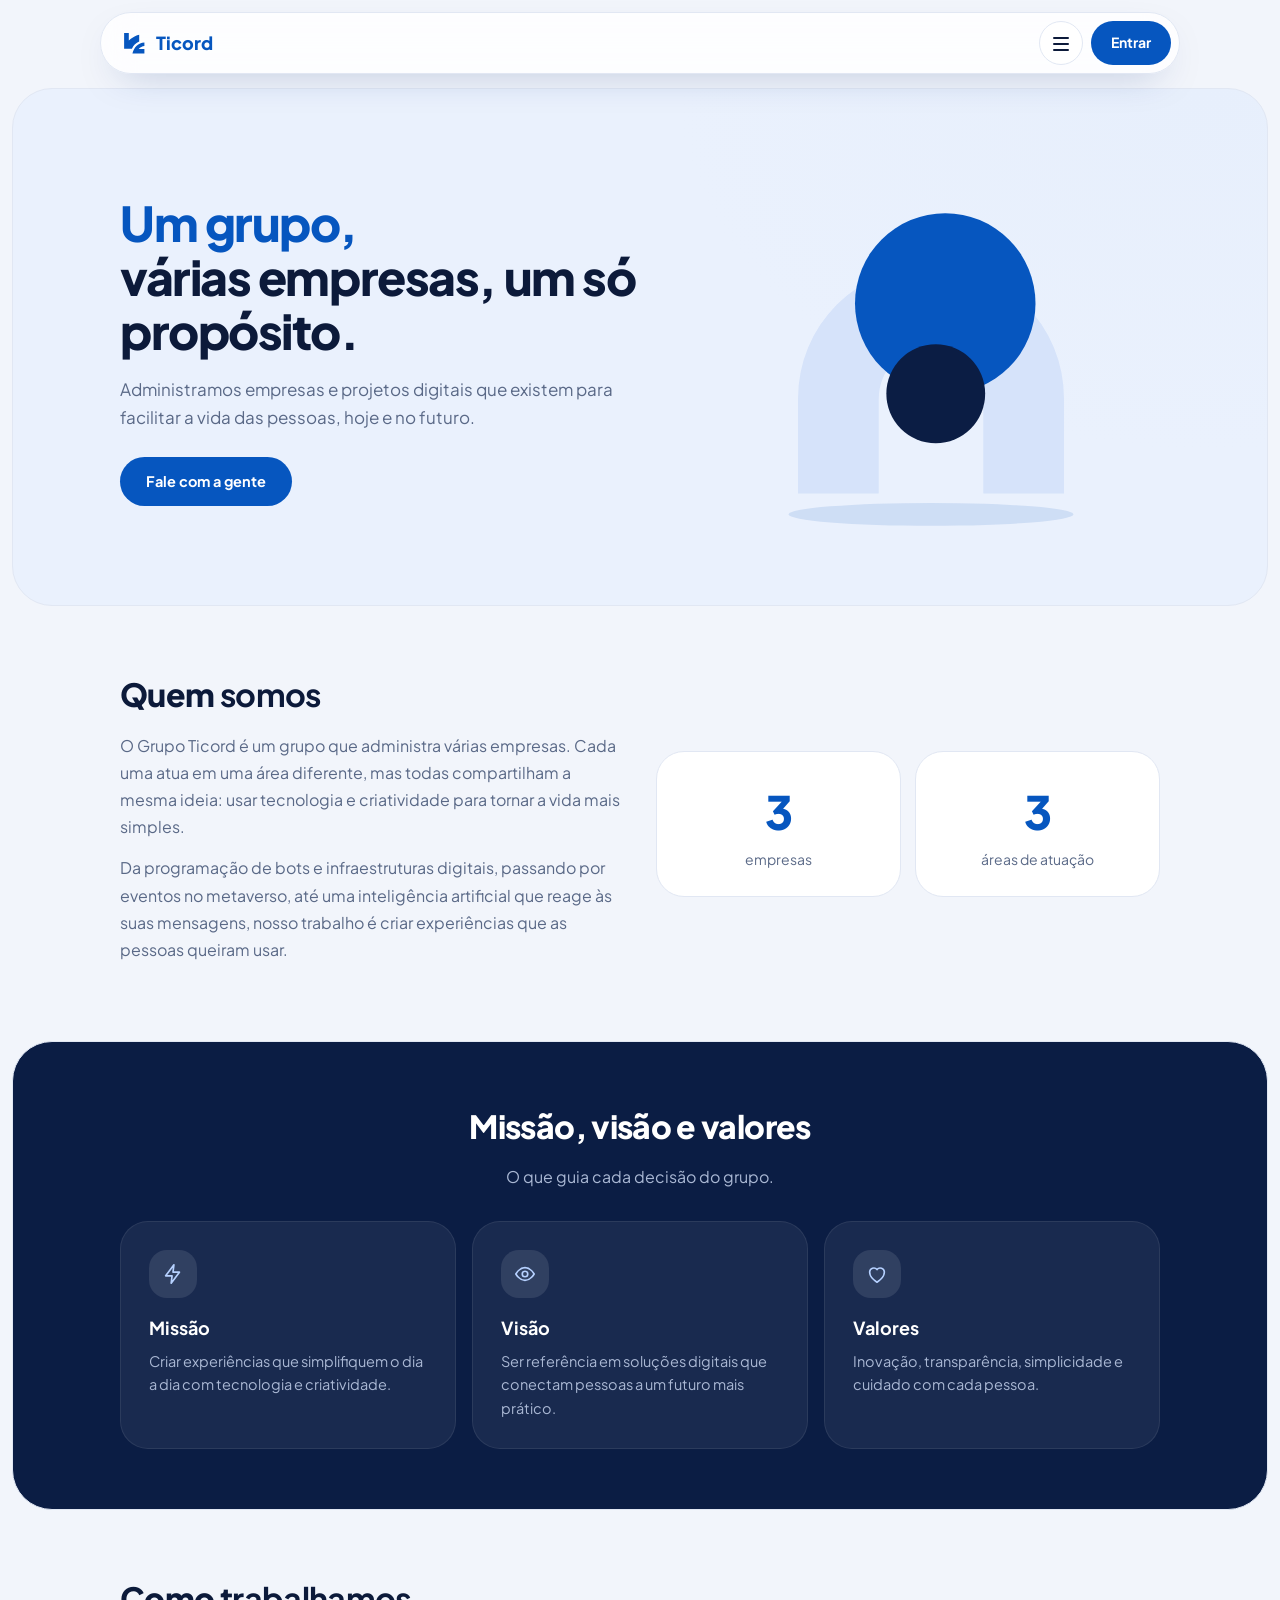
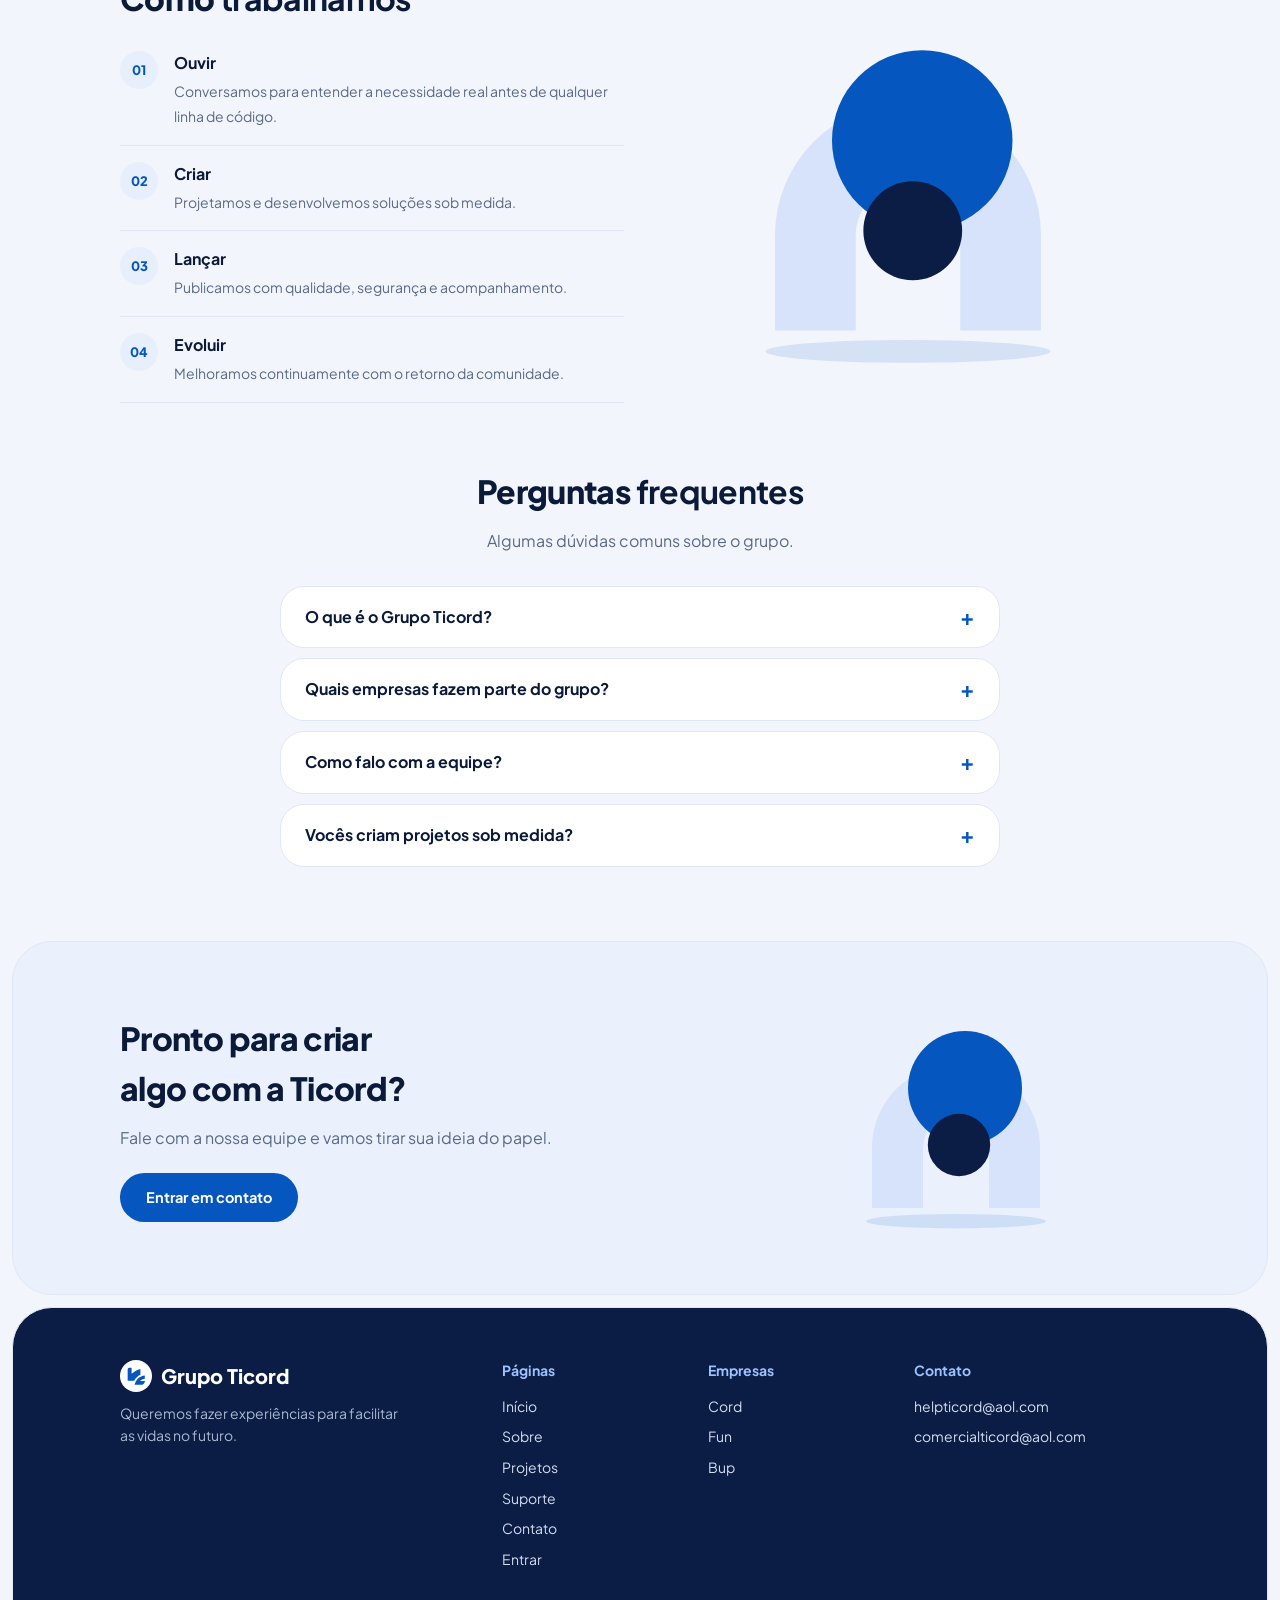
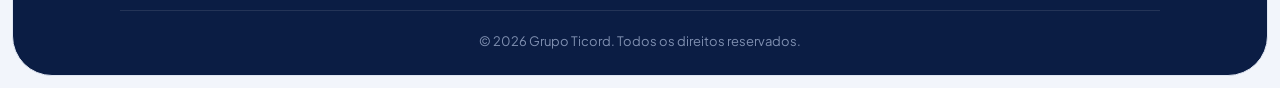
==== ticord/about.html @ 5c7aa85d "Add files via upload" ====
<!DOCTYPE html>
<html lang="pt-BR"><head><meta charset="utf-8"><meta name="viewport" content="width=device-width, initial-scale=1"><title>Sobre</title><meta name="description" content="Grupo Ticord: queremos fazer experiências para facilitar as vidas no futuro."><link rel="icon" href="favicon.svg" type="image/svg+xml"><link rel="apple-touch-icon" href="favicon.svg"><script src="theme.js"></script><link rel="stylesheet" href="style.css"></head><body data-page="about">
<main>
<section class="hero"><div class="w hg"><div><h1><b>Um grupo,</b>várias empresas, um só propósito.</h1><p class="sub">Administramos empresas e projetos digitais que existem para facilitar a vida das pessoas, hoje e no futuro.</p><a class="cta" href="contact.html">Fale com a gente</a></div><svg class="art" viewBox="0 0 400 400"><use href="#art"/></svg></div></section>
<section class="sec"><div class="w"><div class="ap"><div><h2>Quem <b>somos</b></h2><p class="t">O Grupo Ticord é um grupo que administra várias empresas. Cada uma atua em uma área diferente, mas todas compartilham a mesma ideia: usar tecnologia e criatividade para tornar a vida mais simples.</p><p class="t">Da programação de bots e infraestruturas digitais, passando por eventos no metaverso, até uma inteligência artificial que reage às suas mensagens, nosso trabalho é criar experiências que as pessoas queiram usar.</p></div>
<div class="stats" style="grid-template-columns:1fr 1fr"><div><b>3</b><span>empresas</span></div><div><b>3</b><span>áreas de atuação</span></div></div></div></div></section>
<section class="nv"><div class="w"><h2>Missão, visão e valores</h2><p class="lead">O que guia cada decisão do grupo.</p><div class="g3">
<div class="card"><div class="ic"><svg><use href="#i-bolt"/></svg></div><h3>Missão</h3><p>Criar experiências que simplifiquem o dia a dia com tecnologia e criatividade.</p></div>
<div class="card"><div class="ic"><svg><use href="#i-eye"/></svg></div><h3>Visão</h3><p>Ser referência em soluções digitais que conectam pessoas a um futuro mais prático.</p></div>
<div class="card"><div class="ic"><svg><use href="#i-heart"/></svg></div><h3>Valores</h3><p>Inovação, transparência, simplicidade e cuidado com cada pessoa.</p></div></div></div></section>
<section class="sec"><div class="w"><div class="ap rev"><svg class="art" viewBox="0 0 400 400"><use href="#art"/></svg><div><h2>Como <b>trabalhamos</b></h2>
<div class="st"><i>01</i><div><b>Ouvir</b><span>Conversamos para entender a necessidade real antes de qualquer linha de código.</span></div></div>
<div class="st"><i>02</i><div><b>Criar</b><span>Projetamos e desenvolvemos soluções sob medida.</span></div></div>
<div class="st"><i>03</i><div><b>Lançar</b><span>Publicamos com qualidade, segurança e acompanhamento.</span></div></div>
<div class="st"><i>04</i><div><b>Evoluir</b><span>Melhoramos continuamente com o retorno da comunidade.</span></div></div></div></div></div></section>
<section class="sec" style="padding-top:0"><div class="w" style="max-width:760px"><h2>Perguntas <b>frequentes</b></h2><p class="lead">Algumas dúvidas comuns sobre o grupo.</p>
<details><summary>O que é o Grupo Ticord?</summary><p>Um grupo que administra várias empresas digitais, nas áreas de programação, eventos no metaverso e inteligência artificial.</p></details>
<details><summary>Quais empresas fazem parte do grupo?</summary><p>Cord (bots e infraestruturas digitais), Fun (eventos no metaverso do Roblox) e Bup (inteligência artificial interativa).</p></details>
<details><summary>Como falo com a equipe?</summary><p>Pelo formulário da página de contato, ou pelos emails: comercialticord@aol.com para assuntos comerciais e helpticord@aol.com para suporte.</p></details>
<details><summary>Vocês criam projetos sob medida?</summary><p>Sim. Conte sua ideia pelo formulário de contato e nossa equipe comercial retorna com os próximos passos.</p></details></div></section>
</main>
<script src="app.js"></script></body></html>
---- ticord/style.css ----
:root{--b:#0656BF;--btn:#0656BF;--btnh:#0a47a0;--bg:#f2f5fb;--card:#fff;--ink:#0c1a3a;--mut:#5a6987;--line:#e1e7f3;--pale:#e7effc;--soft:#eaf1fd;--deep:#0b1d44;--nav:rgba(255,255,255,.82);--sh:0 14px 40px -20px rgba(8,45,120,.35);--art2:#d6e3fa;--art3:#0b1d44}
html[data-theme=dark]{--b:#5aa2ff;--btn:#2468d8;--btnh:#2f78ee;--bg:#080e1d;--card:#101a31;--ink:#e8eefc;--mut:#98a8c8;--line:#1e2a47;--pale:rgba(90,162,255,.13);--soft:#0d1731;--deep:#0d1830;--nav:rgba(16,26,49,.82);--sh:0 14px 40px -20px rgba(0,0,0,.8);--art2:#1b2c52;--art3:#060b18}
*{box-sizing:border-box;margin:0}
html{scroll-behavior:smooth;color-scheme:light}html[data-theme=dark]{color-scheme:dark}
body{background:var(--bg);color:var(--ink);font-family:"Plus Jakarta Sans",Inter,system-ui,-apple-system,"Segoe UI",Roboto,sans-serif;line-height:1.55;overflow-x:hidden;transition:background .25s,color .25s}
a{color:inherit;text-decoration:none}[hidden]{display:none!important}
:focus-visible{outline:2px solid var(--b);outline-offset:3px}
.w{max-width:1080px;margin:0 auto;padding:0 20px}

/* menu redondo (igual no computador e no celular) */
nav{position:sticky;top:12px;z-index:50;max-width:1080px;width:calc(100% - 24px);margin:12px auto 0}
.bar{display:flex;align-items:center;justify-content:space-between;gap:12px;padding:8px 8px 8px 20px;border-radius:999px;background:var(--nav);-webkit-backdrop-filter:blur(16px);backdrop-filter:blur(16px);border:1px solid var(--line);box-shadow:var(--sh)}
.logo{display:flex;align-items:center;gap:9px;font-weight:800;color:var(--b);font-size:18px}
.logo svg{width:26px;height:26px}
.rt{display:flex;align-items:center;gap:8px}
.burger{width:44px;height:44px;border-radius:50%;border:1px solid var(--line);background:var(--card);cursor:pointer;position:relative;transition:background .2s}
.burger:hover{background:var(--pale)}
.burger i{position:absolute;left:13px;right:13px;height:2px;background:var(--ink);border-radius:2px;transition:transform .25s,opacity .2s,top .25s}
.burger i:nth-child(1){top:15px}.burger i:nth-child(2){top:21px}.burger i:nth-child(3){top:27px}
.burger[aria-expanded=true] i:nth-child(1){top:21px;transform:rotate(45deg)}
.burger[aria-expanded=true] i:nth-child(2){opacity:0}
.burger[aria-expanded=true] i:nth-child(3){top:21px;transform:rotate(-45deg)}
.acc{display:flex;align-items:center;gap:8px;height:44px;padding:0 20px;border-radius:999px;background:var(--btn);color:#fff;font-weight:700;font-size:14px;white-space:nowrap;transition:background .2s}
.acc:hover{background:var(--btnh)}
.acc.in{padding:0 16px 0 5px;background:var(--pale);color:var(--ink);border:1px solid var(--line)}
.acc.in:hover{border-color:var(--b)}
.acc i{font-style:normal;width:34px;height:34px;border-radius:50%;background:var(--btn);color:#fff;display:grid;place-items:center;font-size:14px;font-weight:800}
.acc span{max-width:110px;overflow:hidden;text-overflow:ellipsis}
@media(max-width:420px){.acc.in{padding:0 5px}.acc.in span{display:none}}
.drop{position:absolute;right:0;top:calc(100% + 10px);width:min(300px,100%);background:var(--card);border:1px solid var(--line);border-radius:28px;padding:10px;box-shadow:var(--sh);display:grid;gap:2px;opacity:0;visibility:hidden;transform:translateY(-8px) scale(.98);transform-origin:top right;transition:opacity .2s,transform .2s,visibility .2s}
.drop.o{opacity:1;visibility:visible;transform:none}
.drop a,.drop button{display:block;width:100%;text-align:left;font:inherit;font-weight:600;font-size:15px;color:var(--mut);background:none;border:0;cursor:pointer;padding:13px 18px;border-radius:999px;transition:background .15s,color .15s}
.drop a:hover,.drop button:hover{background:var(--pale);color:var(--ink)}
.drop a.on{background:var(--pale);color:var(--b)}
.drop hr{border:0;border-top:1px solid var(--line);margin:6px 12px}

/* botões */
.cta{display:inline-block;background:var(--btn);color:#fff;padding:13px 26px;border-radius:999px;font:inherit;font-weight:700;font-size:14.5px;border:0;cursor:pointer;transition:background .2s,transform .15s}
.cta:hover{background:var(--btnh)}.cta:active{transform:scale(.98)}
.cta.o{background:var(--card);color:var(--ink);border:1px solid var(--line)}.cta.o:hover{background:var(--pale)}
.cta.s{padding:9px 18px;font-size:13px}.cta.danger{background:#d63a3a}.cta.danger:hover{background:#b92d2d}
.cta:disabled{opacity:.7;cursor:default}

/* topo das páginas */
.hero{margin:14px 12px 0;border-radius:40px;padding:72px 0 64px;background:radial-gradient(60% 100% at 95% 0,var(--pale),transparent 70%),var(--soft);border:1px solid var(--line)}
.hero.sm{padding:52px 0 44px}
.hg{display:grid;grid-template-columns:1.1fr .9fr;gap:24px;align-items:center}
@media(max-width:820px){.hg{grid-template-columns:1fr}.hero{padding:44px 0 40px;border-radius:32px}}
h1{font-size:clamp(30px,4.6vw,48px);line-height:1.12;letter-spacing:-.03em;font-weight:800}
h1 b{color:var(--b);font-weight:800;display:block}
.sub{color:var(--mut);font-size:17px;line-height:1.65;margin:18px 0 26px;max-width:520px}
.row{display:flex;gap:12px;flex-wrap:wrap}
.art{width:100%;max-width:380px;margin:0 auto;display:block}
h2{font-size:clamp(24px,3.2vw,32px);letter-spacing:-.02em;font-weight:800;text-align:center;margin-bottom:12px}
.lead{text-align:center;color:var(--mut);max-width:600px;margin:0 auto 32px;line-height:1.6}
.sec{padding:64px 0}
.bk{display:inline-flex;padding:8px 16px;border-radius:999px;background:var(--card);border:1px solid var(--line);font-size:13px;font-weight:600;color:var(--mut);margin-bottom:20px}.bk:hover{color:var(--b)}

/* cartões */
.g3{display:grid;grid-template-columns:repeat(auto-fit,minmax(260px,1fr));gap:16px}
.g3.two{grid-template-columns:repeat(auto-fit,minmax(300px,1fr))}
.card{display:block;background:var(--card);border:1px solid var(--line);border-radius:28px;padding:28px;box-shadow:var(--sh);transition:border-color .2s}
a.card:hover{border-color:var(--b)}
.ic{width:48px;height:48px;border-radius:18px;background:var(--pale);display:grid;place-items:center;margin-bottom:16px}
.ic.big{width:64px;height:64px;border-radius:22px;background:var(--card);border:1px solid var(--line);margin-bottom:18px}
.ic svg{width:22px;height:22px;stroke:var(--b);fill:none;stroke-width:1.8;stroke-linecap:round;stroke-linejoin:round}
.card h3{font-size:18px;margin-bottom:8px;font-weight:700}
.card p{color:var(--mut);font-size:14.5px;line-height:1.6}
.lks{display:flex;gap:8px;flex-wrap:wrap;margin-top:18px}
.stats{display:grid;grid-template-columns:repeat(auto-fit,minmax(160px,1fr));gap:14px;text-align:center}
.stats>div{background:var(--card);border:1px solid var(--line);border-radius:28px;padding:24px 12px}
.stats b{display:block;font-size:clamp(34px,5vw,46px);color:var(--b);letter-spacing:-.03em;font-weight:800}
.stats span{color:var(--mut);font-size:14px}

/* lista de empresas */
.dk{background:var(--deep);color:#fff;border-radius:40px;overflow:hidden;border:1px solid var(--line);padding:8px 8px 0}
.dr{display:grid;grid-template-columns:60px 1fr 1.1fr auto;gap:20px;align-items:center;padding:22px 26px;border-bottom:1px solid rgba(255,255,255,.08)}
.dr .ic{background:rgba(255,255,255,.1);margin:0;width:52px;height:52px}.dr .ic svg{stroke:#b6d1ff}
.dr h3{font-size:20px;font-weight:700}.dr p{color:#aab8d4;font-size:14px;line-height:1.55}
.dr a.lk{color:#0b1d44;background:#dbe8ff;font-weight:700;font-size:13px;white-space:nowrap;padding:10px 18px;border-radius:999px}.dr a.lk:hover{background:#fff}
.bar2{background:var(--btn);margin:10px 0 0;border-radius:32px 32px 0 0;padding:22px 32px;display:flex;justify-content:space-between;align-items:center;gap:14px;flex-wrap:wrap;font-size:18px;font-weight:700}
.bar2 .cta{background:#fff;color:#0b1d44}.bar2 .cta:hover{background:#dbe8ff}
@media(max-width:760px){.dr{grid-template-columns:52px 1fr;padding:20px}.dr p,.dr a.lk{grid-column:1/-1}.dr a.lk{justify-self:start}}

/* seções de texto */
.ap{display:grid;grid-template-columns:1fr 1fr;gap:32px;align-items:center}
@media(max-width:760px){.ap{grid-template-columns:1fr}}
.ap.rev>:first-child{order:2}@media(max-width:760px){.ap.rev>:first-child{order:0}}
.ap h2{text-align:left}.ap p.t{color:var(--mut);line-height:1.7;margin-bottom:14px}
.st{display:flex;gap:16px;align-items:flex-start;padding:16px 0;border-bottom:1px solid var(--line)}
.st i{font-style:normal;flex:none;width:38px;height:38px;border-radius:50%;background:var(--pale);display:grid;place-items:center;color:var(--b);font-weight:800;font-size:13px}
.st b{display:block;margin-bottom:3px}.st span{color:var(--mut);font-size:14px;line-height:1.5}
.ul{list-style:none;padding:0;margin:16px 0 22px;display:grid;gap:10px}.ul li{padding-left:32px;position:relative;font-size:15px}
.ul li:before{content:"✓";position:absolute;left:0;top:0;width:22px;height:22px;border-radius:50%;background:var(--pale);color:var(--b);font-size:12px;display:grid;place-items:center;font-weight:700}
.nv{background:var(--deep);color:#fff;padding:60px 0;margin:0 12px;border-radius:40px;border:1px solid var(--line)}.nv h2{color:#fff}.nv .lead{color:#aab8d4}
.nv .card{background:rgba(255,255,255,.06);border-color:rgba(255,255,255,.08);box-shadow:none}.nv .card h3{color:#fff}.nv .card p{color:#aab8d4}.nv .ic{background:rgba(255,255,255,.1)}.nv .ic svg{stroke:#b6d1ff}
details{border:1px solid var(--line);border-radius:24px;padding:18px 24px;margin-bottom:10px;background:var(--card)}
summary{cursor:pointer;font-weight:700;list-style:none;display:flex;justify-content:space-between;gap:12px}summary::-webkit-details-marker{display:none}
summary:after{content:"+";color:var(--b);font-size:22px;line-height:1}details[open] summary:after{content:"−"}
details p{color:var(--mut);line-height:1.6;margin-top:12px;font-size:14.5px}
.cb{background:var(--soft);padding:56px 0;margin:0 12px;border-radius:40px;border:1px solid var(--line)}
.cg{display:grid;grid-template-columns:1.2fr .8fr;gap:20px;align-items:center}
@media(max-width:760px){.cg{grid-template-columns:1fr}}
.cb h2{text-align:left}.cb p{color:var(--mut);margin-bottom:22px;line-height:1.6}

/* formulários */
.form{max-width:560px;margin:0 auto;background:var(--card);border:1px solid var(--line);border-radius:32px;padding:32px;display:grid;gap:16px;box-shadow:var(--sh)}
label{font-size:13px;font-weight:700;display:grid;gap:7px}
input,select,textarea{font:inherit;font-weight:400;padding:13px 18px;border-radius:999px;border:1px solid var(--line);background:var(--bg);color:var(--ink);outline:0;width:100%;transition:border-color .2s,box-shadow .2s}
textarea{min-height:120px;resize:vertical;border-radius:24px}
input:focus,select:focus,textarea:focus{border-color:var(--b);box-shadow:0 0 0 4px var(--pale)}
.msg{font-size:14px;text-align:center;min-height:18px}.msg.e{color:#e0504f}.msg.k{color:#22a05a}
.it{background:var(--card);border:1px solid var(--line);border-radius:24px;padding:18px 22px;margin-bottom:12px;font-size:14px;line-height:1.7}.it b{color:var(--b)}.it small{color:var(--mut)}

/* configurações */
.sg{display:grid;gap:16px;align-items:start}.sg:not(.li){max-width:720px}
.sg.li{grid-template-columns:320px 1fr}@media(max-width:820px){.sg.li{grid-template-columns:1fr}}
.sx{display:grid;gap:16px}.sx .card>p{margin-bottom:16px}
.pc{text-align:center}.pc p{overflow-wrap:anywhere}.pc .cta{margin-top:18px;width:100%}
.av{width:84px;height:84px;border-radius:50%;background:var(--btn);color:#fff;display:grid;place-items:center;font-size:34px;font-weight:800;margin:0 auto 14px}
.tt{display:grid;grid-template-columns:1fr 1fr;gap:12px}
.tt button{font:inherit;font-weight:700;color:var(--ink);background:var(--bg);border:2px solid var(--line);border-radius:28px;padding:10px 10px 14px;cursor:pointer;transition:border-color .2s}
.tt button.on{border-color:var(--b);background:var(--pale)}
.pv{display:block;height:84px;border-radius:20px;margin-bottom:10px;position:relative;border:1px solid var(--line)}
.pv:before,.pv:after{content:"";position:absolute;left:12px}
.pv:before{right:12px;top:12px;height:14px;border-radius:99px}.pv:after{width:55%;bottom:12px;height:32px;border-radius:14px}
.pv.l{background:#f2f5fb}.pv.l:before{background:#fff}.pv.l:after{background:#0656BF}
.pv.d{background:#080e1d}.pv.d:before{background:#101a31}.pv.d:after{background:#5aa2ff}
.dz{border-color:rgba(214,58,58,.4)}
.sx form{display:grid;gap:14px}

/* rodapé */
footer{background:var(--deep);color:#fff;padding:52px 0 24px;margin:12px;border-radius:40px;border:1px solid var(--line)}
.fg{display:grid;grid-template-columns:2fr 1fr 1fr 1.4fr;gap:30px}
@media(max-width:760px){.fg{grid-template-columns:1fr 1fr}.fg>:first-child{grid-column:1/-1}}
footer h4{font-size:14px;color:#9cc2ff;margin-bottom:14px}
footer a{display:block;color:#d3ddf0;margin-bottom:9px;font-size:14px}footer a:hover{color:#fff}
footer p{color:#aab8d4;font-size:14px;line-height:1.6;margin-top:10px;max-width:290px}
.cp{text-align:center;color:#7f8fb0;font-size:13px;margin-top:30px;padding-top:20px;border-top:1px solid rgba(255,255,255,.1)}
@media(prefers-reduced-motion:reduce){html{scroll-behavior:auto}*{transition:none!important}}
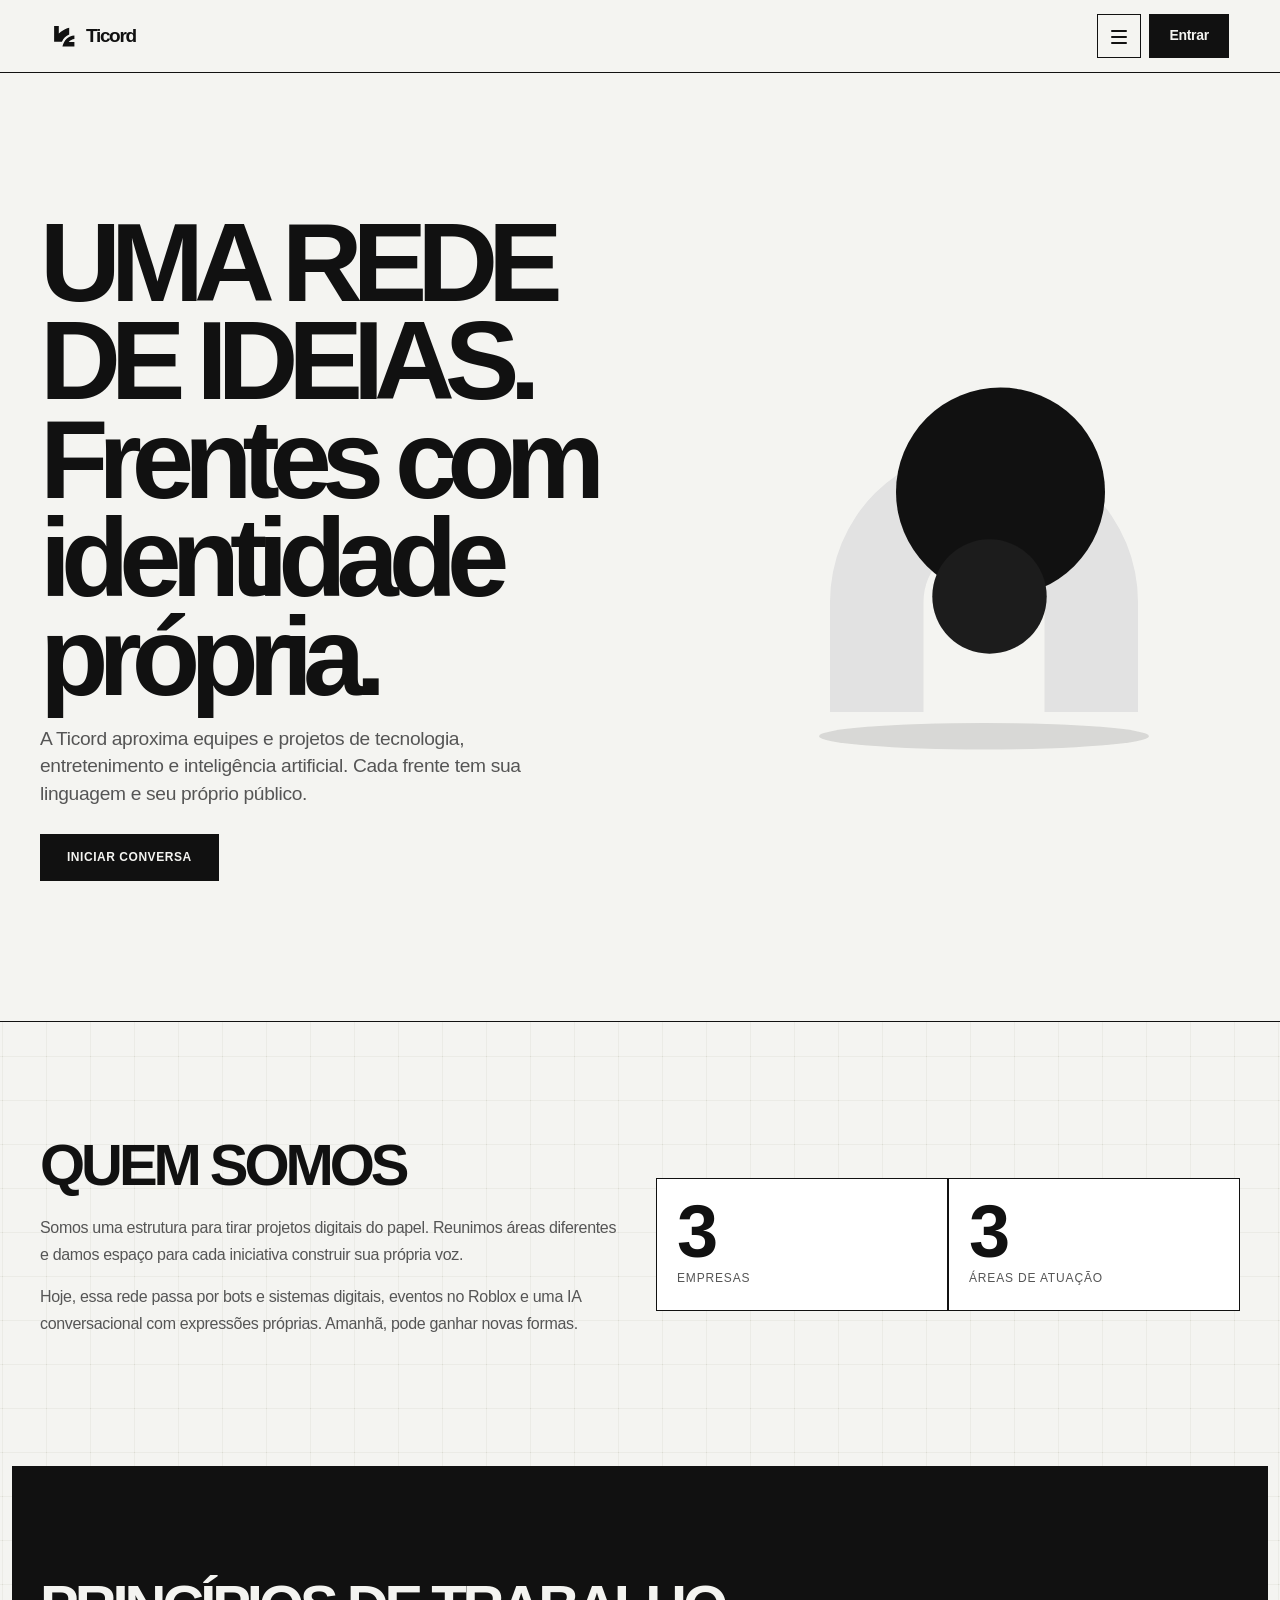
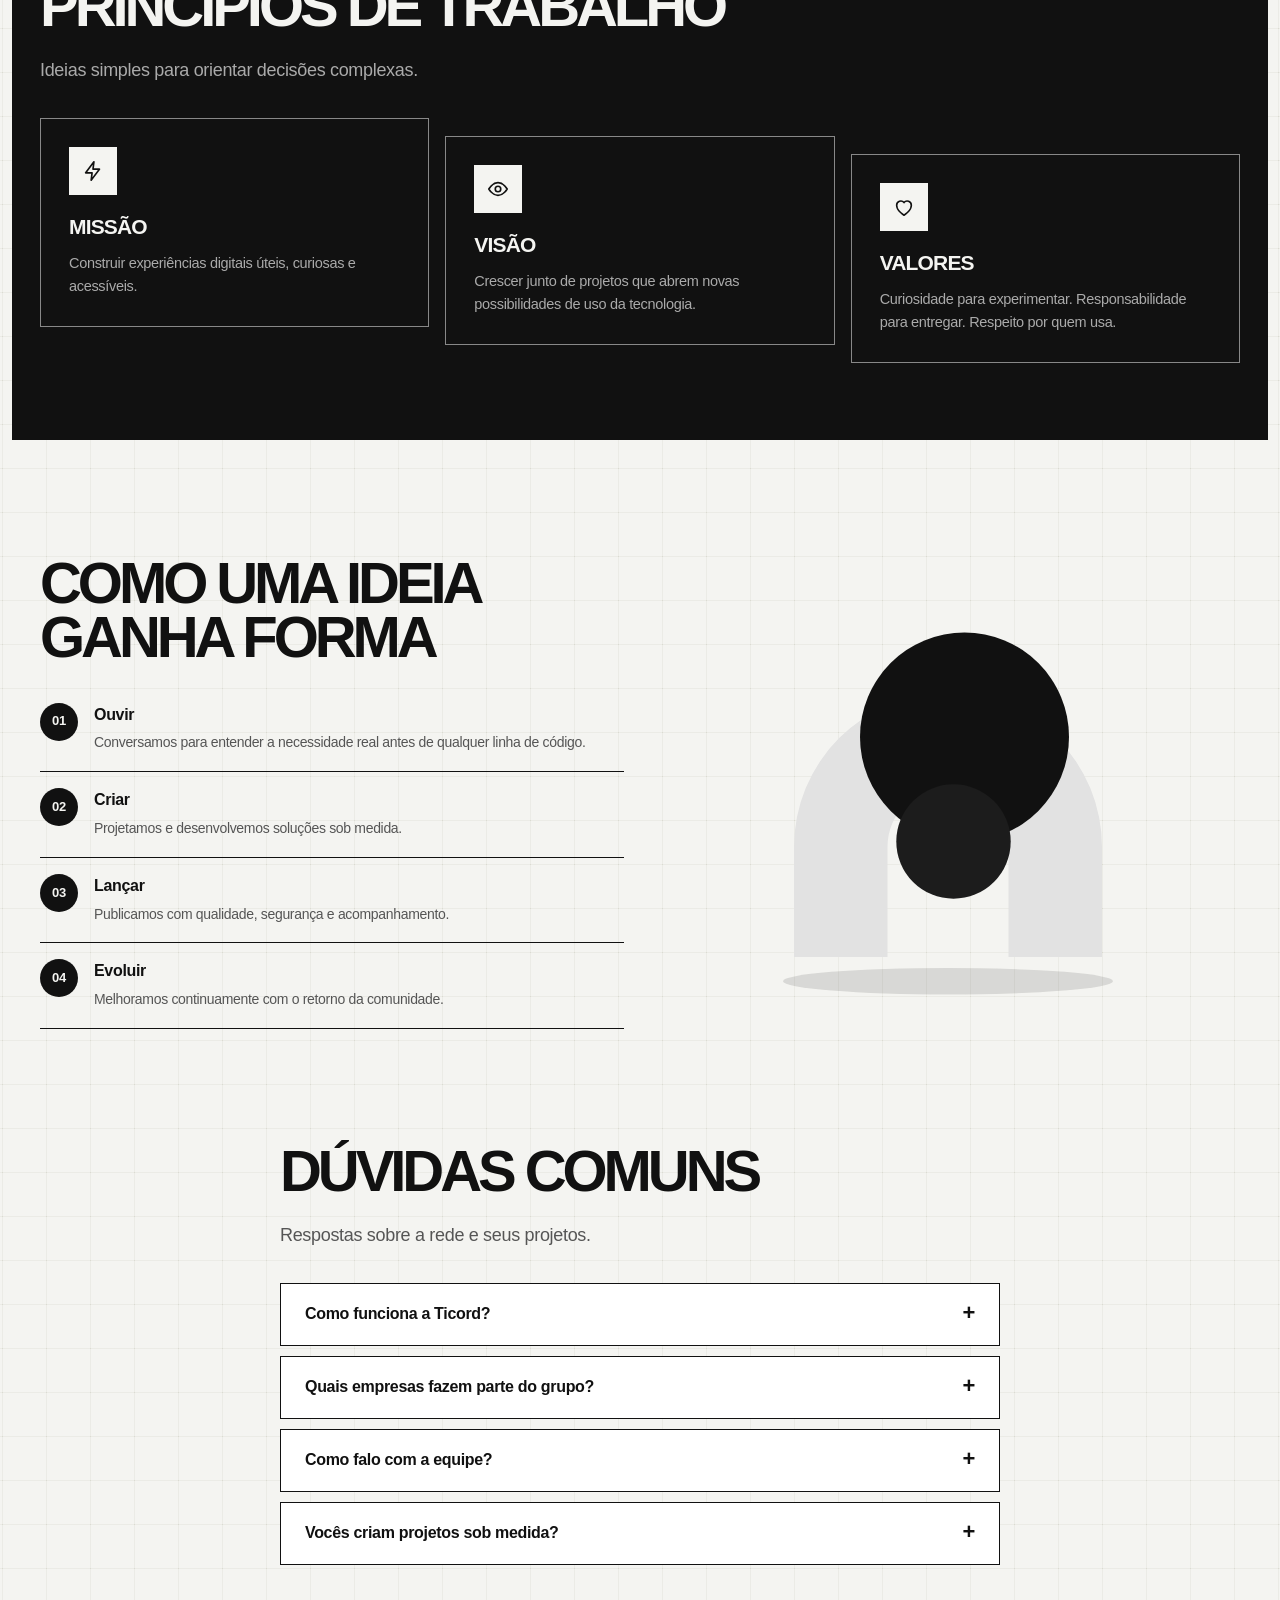
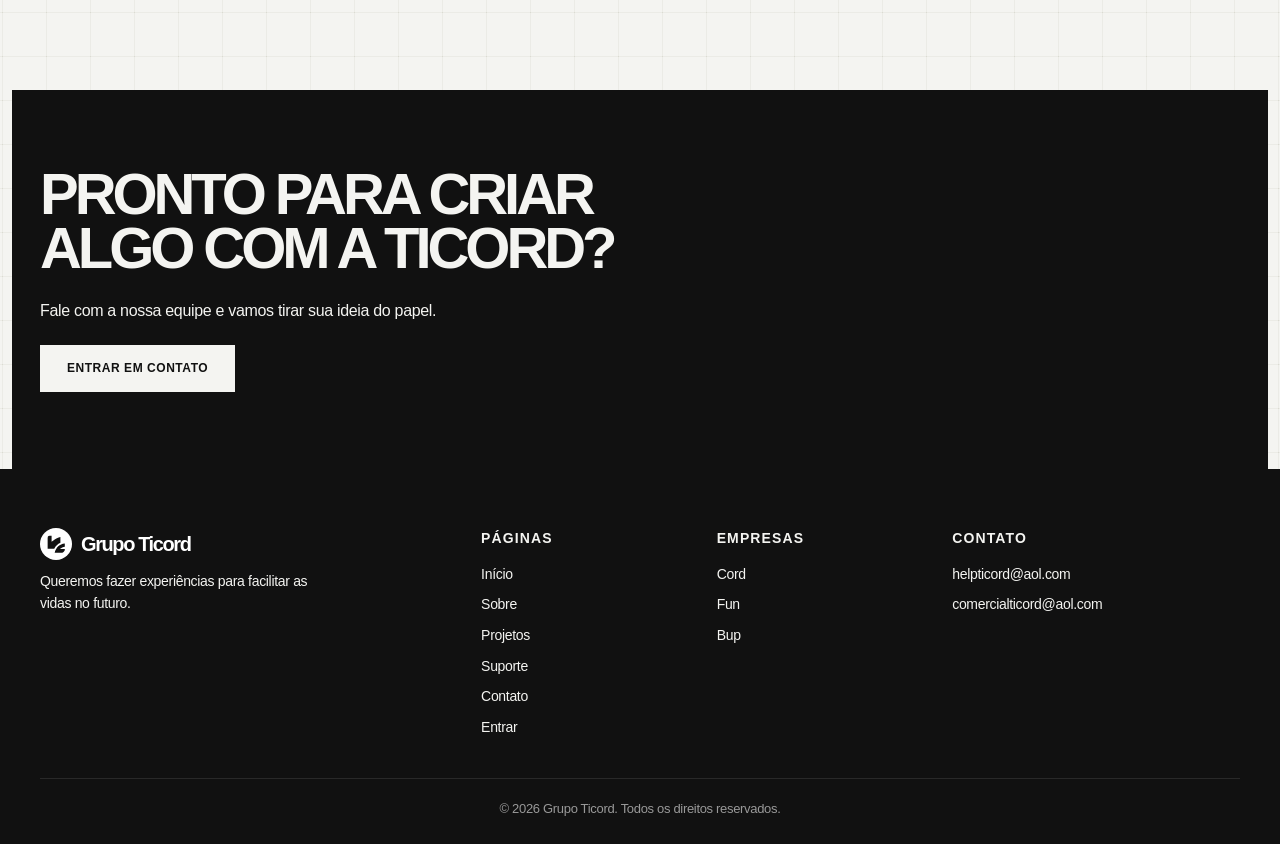
==== commit 7cb70fd2: "Add files via upload" ====
--- a/ticord/about.html
+++ b/ticord/about.html
@@ -1,20 +1,20 @@
 <!DOCTYPE html>
-<html lang="pt-BR"><head><meta charset="utf-8"><meta name="viewport" content="width=device-width, initial-scale=1"><title>Sobre</title><meta name="description" content="Grupo Ticord: queremos fazer experiências para facilitar as vidas no futuro."><link rel="icon" href="favicon.svg" type="image/svg+xml"><link rel="apple-touch-icon" href="favicon.svg"><script src="theme.js"></script><link rel="stylesheet" href="style.css"></head><body data-page="about">
+<html lang="pt-BR"><head><meta charset="utf-8"><meta name="viewport" content="width=device-width, initial-scale=1"><title>Ticord — Manifesto</title><meta name="description" content="A Ticord aproxima equipes e projetos em tecnologia, entretenimento e inteligência artificial."><link rel="icon" href="favicon.svg" type="image/svg+xml"><link rel="apple-touch-icon" href="favicon.svg"><script src="theme.js"></script><link rel="stylesheet" href="style.css"><link rel="stylesheet" href="editorial.css"></head><body data-page="about">
 <main>
-<section class="hero"><div class="w hg"><div><h1><b>Um grupo,</b>várias empresas, um só propósito.</h1><p class="sub">Administramos empresas e projetos digitais que existem para facilitar a vida das pessoas, hoje e no futuro.</p><a class="cta" href="contact.html">Fale com a gente</a></div><svg class="art" viewBox="0 0 400 400"><use href="#art"/></svg></div></section>
-<section class="sec"><div class="w"><div class="ap"><div><h2>Quem <b>somos</b></h2><p class="t">O Grupo Ticord é um grupo que administra várias empresas. Cada uma atua em uma área diferente, mas todas compartilham a mesma ideia: usar tecnologia e criatividade para tornar a vida mais simples.</p><p class="t">Da programação de bots e infraestruturas digitais, passando por eventos no metaverso, até uma inteligência artificial que reage às suas mensagens, nosso trabalho é criar experiências que as pessoas queiram usar.</p></div>
+<section class="hero"><div class="w hg"><div><h1><b>Uma rede de ideias.</b>Frentes com identidade própria.</h1><p class="sub">A Ticord aproxima equipes e projetos de tecnologia, entretenimento e inteligência artificial. Cada frente tem sua linguagem e seu próprio público.</p><a class="cta" href="contact.html">Iniciar conversa</a></div><svg class="art" viewBox="0 0 400 400"><use href="#art"/></svg></div></section>
+<section class="sec"><div class="w"><div class="ap"><div><h2>Quem <b>somos</b></h2><p class="t">Somos uma estrutura para tirar projetos digitais do papel. Reunimos áreas diferentes e damos espaço para cada iniciativa construir sua própria voz.</p><p class="t">Hoje, essa rede passa por bots e sistemas digitais, eventos no Roblox e uma IA conversacional com expressões próprias. Amanhã, pode ganhar novas formas.</p></div>
 <div class="stats" style="grid-template-columns:1fr 1fr"><div><b>3</b><span>empresas</span></div><div><b>3</b><span>áreas de atuação</span></div></div></div></div></section>
-<section class="nv"><div class="w"><h2>Missão, visão e valores</h2><p class="lead">O que guia cada decisão do grupo.</p><div class="g3">
-<div class="card"><div class="ic"><svg><use href="#i-bolt"/></svg></div><h3>Missão</h3><p>Criar experiências que simplifiquem o dia a dia com tecnologia e criatividade.</p></div>
-<div class="card"><div class="ic"><svg><use href="#i-eye"/></svg></div><h3>Visão</h3><p>Ser referência em soluções digitais que conectam pessoas a um futuro mais prático.</p></div>
-<div class="card"><div class="ic"><svg><use href="#i-heart"/></svg></div><h3>Valores</h3><p>Inovação, transparência, simplicidade e cuidado com cada pessoa.</p></div></div></div></section>
-<section class="sec"><div class="w"><div class="ap rev"><svg class="art" viewBox="0 0 400 400"><use href="#art"/></svg><div><h2>Como <b>trabalhamos</b></h2>
+<section class="nv"><div class="w"><h2>Princípios de trabalho</h2><p class="lead">Ideias simples para orientar decisões complexas.</p><div class="g3">
+<div class="card"><div class="ic"><svg><use href="#i-bolt"/></svg></div><h3>Missão</h3><p>Construir experiências digitais úteis, curiosas e acessíveis.</p></div>
+<div class="card"><div class="ic"><svg><use href="#i-eye"/></svg></div><h3>Visão</h3><p>Crescer junto de projetos que abrem novas possibilidades de uso da tecnologia.</p></div>
+<div class="card"><div class="ic"><svg><use href="#i-heart"/></svg></div><h3>Valores</h3><p>Curiosidade para experimentar. Responsabilidade para entregar. Respeito por quem usa.</p></div></div></div></section>
+<section class="sec"><div class="w"><div class="ap rev"><svg class="art" viewBox="0 0 400 400"><use href="#art"/></svg><div><h2>Como uma ideia ganha forma</h2>
 <div class="st"><i>01</i><div><b>Ouvir</b><span>Conversamos para entender a necessidade real antes de qualquer linha de código.</span></div></div>
 <div class="st"><i>02</i><div><b>Criar</b><span>Projetamos e desenvolvemos soluções sob medida.</span></div></div>
 <div class="st"><i>03</i><div><b>Lançar</b><span>Publicamos com qualidade, segurança e acompanhamento.</span></div></div>
 <div class="st"><i>04</i><div><b>Evoluir</b><span>Melhoramos continuamente com o retorno da comunidade.</span></div></div></div></div></div></section>
-<section class="sec" style="padding-top:0"><div class="w" style="max-width:760px"><h2>Perguntas <b>frequentes</b></h2><p class="lead">Algumas dúvidas comuns sobre o grupo.</p>
-<details><summary>O que é o Grupo Ticord?</summary><p>Um grupo que administra várias empresas digitais, nas áreas de programação, eventos no metaverso e inteligência artificial.</p></details>
+<section class="sec" style="padding-top:0"><div class="w" style="max-width:760px"><h2>Dúvidas <b>comuns</b></h2><p class="lead">Respostas sobre a rede e seus projetos.</p>
+<details><summary>Como funciona a Ticord?</summary><p>Um grupo que administra várias empresas digitais, nas áreas de programação, eventos no metaverso e inteligência artificial.</p></details>
 <details><summary>Quais empresas fazem parte do grupo?</summary><p>Cord (bots e infraestruturas digitais), Fun (eventos no metaverso do Roblox) e Bup (inteligência artificial interativa).</p></details>
 <details><summary>Como falo com a equipe?</summary><p>Pelo formulário da página de contato, ou pelos emails: comercialticord@aol.com para assuntos comerciais e helpticord@aol.com para suporte.</p></details>
 <details><summary>Vocês criam projetos sob medida?</summary><p>Sim. Conte sua ideia pelo formulário de contato e nossa equipe comercial retorna com os próximos passos.</p></details></div></section>
--- a/ticord/editorial.css
+++ b/ticord/editorial.css
@@ -0,0 +1,11 @@
+:root{--ink:#111;--bg:#f4f4f1;--card:#fff;--line:#111;--mut:#555;--pale:#e2e2de;--soft:#e8e8e3;--deep:#111;--b:#111;--btn:#111;--btnh:#353535;--nav:#f4f4f1;--sh:8px 8px 0 rgba(0,0,0,.12);font-family:Arial,Helvetica,sans-serif;color-scheme:light}
+html[data-theme=dark]{--ink:#f5f5f0;--bg:#101010;--card:#181818;--line:#eee;--mut:#aaa;--pale:#303030;--soft:#202020;--deep:#050505;--b:#fff;--btn:#fff;--btnh:#ccc;--nav:#101010;--sh:8px 8px 0 rgba(255,255,255,.1);color-scheme:dark}
+body{font-family:Arial,Helvetica,sans-serif;letter-spacing:-.02em;background:var(--bg);background-image:linear-gradient(var(--line) 1px,transparent 1px),linear-gradient(90deg,var(--line) 1px,transparent 1px);background-size:44px 44px;background-position:center top;background-blend-mode:soft-light}.w{max-width:1240px}nav{position:sticky;top:0;width:100%;max-width:none;margin:0;padding:10px 4vw;background:var(--bg);border-bottom:1px solid var(--line);backdrop-filter:none}.bar{border-radius:0;background:var(--bg);border:0;outline:0;box-shadow:none;padding:4px 0}.drop{top:calc(100% + 10px);right:4vw;border:1px solid var(--line);border-radius:0;background:var(--bg);box-shadow:8px 8px 0 var(--ink);backdrop-filter:none}.logo{color:var(--ink);font-size:19px;letter-spacing:-.07em}.logo svg{filter:grayscale(1)}.burger,.acc,.drop a,.drop button{border-radius:0}.burger{border:1px solid var(--line);background:var(--bg)}.acc{background:var(--btn);color:var(--bg)}.acc.in{background:var(--bg);color:var(--ink);border:1px solid var(--line)}
+.hero{margin:0;border:0;border-bottom:1px solid var(--line);border-radius:0;padding:clamp(72px,11vw,150px) 0;min-height:390px;background:var(--bg);box-shadow:none}.hero:before{width:30vw;max-width:420px;height:30vw;max-height:420px;right:9%;top:16%;border:2px solid var(--ink);border-radius:0;box-shadow:18px 18px 0 var(--ink),36px 36px 0 var(--pale);transform:rotate(8deg)}.hero:after{width:12vw;height:12vw;right:20%;top:35%;bottom:auto;border:2px solid var(--ink);border-radius:0;background:var(--bg);filter:none;transform:rotate(45deg)}.hg{grid-template-columns:1.1fr .9fr;gap:5vw}h1{font:900 clamp(44px,9vw,112px)/.88 Arial,Helvetica,sans-serif;letter-spacing:-.09em;max-width:820px}h1 b{color:var(--ink);display:block;text-transform:uppercase}.sub{font-size:clamp(17px,1.5vw,21px);line-height:1.45;max-width:550px;color:var(--mut)}.art{max-width:440px;filter:grayscale(1);position:relative;z-index:1}
+.cta,.bk,.acc,.drop a,.drop button,.card,.stats>div,.form,.ic,.ic.big,.hero,.dk,.nv,.cb,footer,details,.pillf,.lc,.tabs,.tabs button,.lgo,.m,.ib,.chips button,.acts button,.acts a,.pv,.tt button,.av,.it,.bar2,.dr a.lk{border-radius:0!important;backdrop-filter:none!important;box-shadow:none}.cta{background:var(--btn);color:var(--bg);border:1px solid var(--btn);font-weight:800;text-transform:uppercase;letter-spacing:.045em;font-size:12px}.cta.o{color:var(--ink);background:transparent;border:1px solid var(--line)}.cta:hover{transform:translate(-2px,-2px);box-shadow:4px 4px 0 var(--mut)}.sec{padding:clamp(64px,9vw,116px) 0}h2{text-align:left;font:900 clamp(32px,5vw,58px)/.94 Arial,Helvetica,sans-serif;letter-spacing:-.07em;text-transform:uppercase;margin-bottom:22px}.lead{text-align:left;margin:0 0 34px;max-width:600px;color:var(--mut);font-size:18px}.card{background:var(--card);border:1px solid var(--line);padding:28px;position:relative}.card:nth-child(2){transform:translateY(18px)}.card:nth-child(3){transform:translateY(36px)}.card h3{font-size:21px;letter-spacing:-.04em;text-transform:uppercase}.card p{color:var(--mut)}.ic,.ic.big{background:var(--ink);border:0;color:var(--bg)}.ic svg{stroke:var(--bg)}
+.stats{gap:0;text-align:left}.stats>div{border:1px solid var(--line);padding:20px}.stats b{font-size:clamp(40px,7vw,74px);color:var(--ink);line-height:.9}.stats span{font-size:12px;text-transform:uppercase;letter-spacing:.07em}.dk{background:var(--ink);color:var(--bg);padding:0}.dr{grid-template-columns:64px 1fr 1.2fr auto;padding:26px;border-bottom:1px solid var(--bg)}.dr p{color:var(--pale)}.dr .ic{background:var(--bg)}.dr .ic svg{stroke:var(--ink)}.dr a.lk{background:var(--bg);color:var(--ink);font-weight:800;text-transform:uppercase}.bar2{background:var(--bg);color:var(--ink);border-top:1px solid var(--ink);margin:0;padding:24px 28px}.bar2 .cta{background:var(--ink);color:var(--bg)}
+.nv{background:var(--ink);color:var(--bg);padding:clamp(64px,9vw,112px) 0}.nv h2,.nv .card h3{color:var(--bg)}.nv .lead,.nv .card p{color:#aaa}.nv .card{background:transparent;border-color:#888}.nv .ic{background:var(--bg)}.nv .ic svg{stroke:var(--ink)}.cb{background:var(--ink);color:var(--bg);padding:76px 0}.cb h2,.cb p{color:var(--bg)}.cb .cta{background:var(--bg);color:var(--ink);border-color:var(--bg)}.cb .art{display:none}
+.form,.lc{background:var(--card);border:1px solid var(--line);padding:clamp(22px,4vw,42px)}input,select,textarea{background:var(--bg);border:1px solid var(--line);border-radius:0!important}input:focus,select:focus,textarea:focus{box-shadow:4px 4px 0 var(--pale)}.st{border-bottom:1px solid var(--line)}.st i{background:var(--ink);color:var(--bg)}.ul li:before{background:var(--ink);color:var(--bg)}.tt button.on{border-color:var(--ink);background:var(--ink);color:var(--bg)}footer{background:var(--ink);color:var(--bg);padding:58px 0 24px;margin:0}footer h4,footer a,footer p{color:var(--bg)}footer h4{text-transform:uppercase;letter-spacing:.08em}.cp{color:#999}
+#land{align-items:flex-start;text-align:left;max-width:1060px;margin:auto;padding:12vh 20px}.pillf{border:1px solid var(--line);background:var(--card);padding:6px}.ar{background:var(--ink)}.ar svg{stroke:var(--bg)}.chips{justify-content:flex-start}.chips button,.acts button,.acts a,.ib{background:var(--bg);color:var(--ink);border:1px solid var(--line)}.ch{border-bottom:1px solid var(--line)}.m.u{background:var(--ink);color:var(--bg)}.m.a{background:var(--card);border:1px solid var(--line)}.lc .logo{justify-content:center}.tabs{background:var(--bg);border:1px solid var(--line)}.tabs button.on{background:var(--ink);color:var(--bg)}
+@media(max-width:820px){.hero{min-height:0;padding:70px 0}.hero:before{width:36vw;height:36vw;right:8%;top:12%}.hero:after{display:none}.hg{grid-template-columns:1fr}.art{max-width:260px;margin-top:30px}.card:nth-child(n){transform:none}.dr{grid-template-columns:52px 1fr}.dr p,.dr a.lk{grid-column:1/-1}.dr a.lk{justify-self:start}}@media(max-width:600px){nav{padding:8px 16px}.hero:before{width:38vw;height:38vw;right:8%;top:24%}h1{font-size:clamp(42px,15vw,76px)}.sec{padding:60px 0}.g3{grid-template-columns:1fr}.card:nth-child(n){transform:none}.stats{grid-template-columns:1fr 1fr}.dr{padding:19px}.bar2{padding:20px;align-items:flex-start;flex-direction:column}.fg{grid-template-columns:1fr 1fr}footer{padding:48px 0 22px}#land{padding:9vh 20px}}
+.cta.danger{filter:grayscale(1)}
